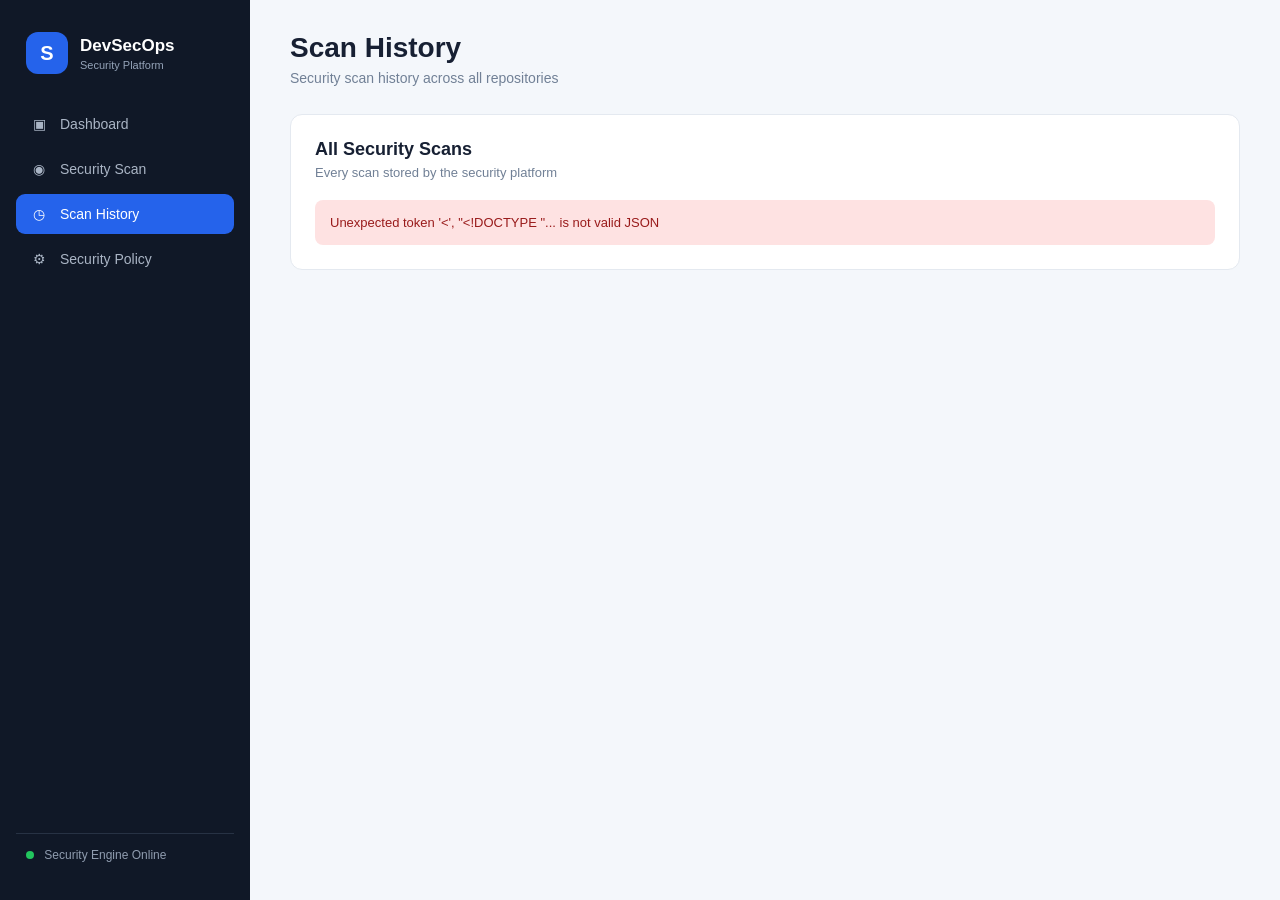
==== dashboard/history.html @ 78540468 "Add DevSecOps security platform" ====
<!DOCTYPE html>
<html lang="en">
<head>
    <meta charset="UTF-8">
    <meta name="viewport" content="width=device-width, initial-scale=1.0">
    <title>Scan History</title>
    <link rel="stylesheet" href="style.css">
</head>

<body data-page="history">

<div class="app">

    <aside class="sidebar">

        <div class="brand">
            <div class="brand-icon">S</div>
            <div>
                <h1>DevSecOps</h1>
                <span>Security Platform</span>
            </div>
        </div>

        <nav>
            <a href="/" class="nav-item">
                <span>▣</span>
                Dashboard
            </a>

            <a href="/dashboard/scan.html" class="nav-item">
                <span>◉</span>
                Security Scan
            </a>

            <a href="/dashboard/history.html" class="nav-item active">
                <span>◷</span>
                Scan History
            </a>

            <a href="/dashboard/policy.html" class="nav-item">
                <span>⚙</span>
                Security Policy
            </a>
        </nav>

        <div class="sidebar-footer">
            <span class="online-dot"></span>
            Security Engine Online
        </div>

    </aside>


    <main class="main">

        <header class="topbar">
            <div>
                <h2>Scan History</h2>
                <p>Security scan history across all repositories</p>
            </div>
        </header>


        <section class="content-section">

            <div class="section-header">
                <div>
                    <h3>All Security Scans</h3>
                    <p>Every scan stored by the security platform</p>
                </div>
            </div>

            <div id="history-container">
                <div class="loading">Loading scan history...</div>
            </div>

        </section>

    </main>

</div>

<script src="app.js"></script>
</body>
</html>
---- dashboard/style.css ----
* {
    box-sizing: border-box;
}

body {
    margin: 0;
    font-family:
        Inter,
        "Segoe UI",
        Arial,
        sans-serif;

    background: #f4f7fb;
    color: #172033;
}

button,
input,
select {
    font: inherit;
}

button {
    cursor: pointer;
}

button:disabled {
    opacity: 0.6;
    cursor: not-allowed;
}


/* =========================================================
   LAYOUT
========================================================= */

.app {
    min-height: 100vh;
    display: flex;
}

.sidebar {
    width: 250px;
    min-height: 100vh;

    background: #101827;
    color: white;

    padding: 24px 16px;

    display: flex;
    flex-direction: column;

    position: fixed;
    left: 0;
    top: 0;
    bottom: 0;
}

.main {
    margin-left: 250px;
    width: calc(100% - 250px);

    padding: 32px 40px;
}


/* =========================================================
   BRAND
========================================================= */

.brand {
    display: flex;
    align-items: center;
    gap: 12px;

    padding: 8px 10px 30px;
}

.brand-icon {
    width: 42px;
    height: 42px;

    border-radius: 12px;

    display: flex;
    align-items: center;
    justify-content: center;

    background: #2563eb;
    color: white;

    font-size: 20px;
    font-weight: 800;
}

.brand h1 {
    margin: 0;
    font-size: 17px;
}

.brand span {
    display: block;
    margin-top: 3px;

    font-size: 11px;
    color: #94a3b8;
}


/* =========================================================
   NAVIGATION
========================================================= */

nav {
    display: flex;
    flex-direction: column;
    gap: 5px;
}

.nav-item {
    text-decoration: none;
    color: #aab5c5;

    display: flex;
    align-items: center;
    gap: 12px;

    padding: 12px 14px;

    border-radius: 9px;

    font-size: 14px;
    font-weight: 500;

    transition: 0.2s;
}

.nav-item:hover {
    background: #1b2638;
    color: white;
}

.nav-item.active {
    background: #2563eb;
    color: white;
}

.nav-item span {
    width: 18px;
    text-align: center;
}


/* =========================================================
   SIDEBAR FOOTER
========================================================= */

.sidebar-footer {
    margin-top: auto;

    padding: 14px 10px;

    color: #8f9caf;
    font-size: 12px;

    border-top: 1px solid #273244;
}

.online-dot {
    width: 8px;
    height: 8px;

    display: inline-block;

    border-radius: 50%;
    background: #22c55e;

    margin-right: 7px;
}


/* =========================================================
   TOPBAR
========================================================= */

.topbar {
    display: flex;
    justify-content: space-between;
    align-items: center;

    margin-bottom: 28px;
}

.topbar h2 {
    margin: 0;

    font-size: 28px;
    font-weight: 700;
}

.topbar p {
    margin: 6px 0 0;

    color: #718096;
    font-size: 14px;
}


/* =========================================================
   BUTTONS
========================================================= */

.primary-button,
.secondary-button,
.small-button {
    border: none;
    border-radius: 8px;

    transition: 0.2s;
}

.primary-button {
    background: #2563eb;
    color: white;

    padding: 11px 18px;

    font-weight: 600;
}

.primary-button:hover {
    background: #1d4ed8;
}

.secondary-button {
    background: white;
    color: #334155;

    border: 1px solid #d9e0ea;

    padding: 10px 16px;

    font-weight: 600;
}

.secondary-button:hover {
    background: #f8fafc;
}

.small-button {
    background: #eff4ff;
    color: #2563eb;

    padding: 7px 12px;

    font-size: 12px;
    font-weight: 600;
}


/* =========================================================
   STATS
========================================================= */

.stats-grid {
    display: grid;

    grid-template-columns:
        repeat(4, minmax(0, 1fr));

    gap: 18px;

    margin-bottom: 25px;
}

.stat-card {
    background: white;

    border: 1px solid #e4e9f0;

    border-radius: 12px;

    padding: 20px;
}

.stat-label {
    color: #64748b;
    font-size: 13px;
}

.stat-value {
    margin-top: 10px;

    font-size: 30px;
    font-weight: 700;
}

.stat-description {
    margin-top: 5px;

    color: #94a3b8;
    font-size: 12px;
}

.success-text {
    color: #16a34a;
}

.danger-text {
    color: #dc2626;
}


/* =========================================================
   CONTENT
========================================================= */

.content-section {
    background: white;

    border: 1px solid #e4e9f0;

    border-radius: 12px;

    padding: 24px;

    margin-bottom: 24px;
}

.section-header {
    display: flex;
    justify-content: space-between;
    align-items: center;

    margin-bottom: 20px;
}

.section-header h3 {
    margin: 0;

    font-size: 18px;
}

.section-header p {
    margin: 5px 0 0;

    color: #718096;
    font-size: 13px;
}


/* =========================================================
   REPOSITORIES
========================================================= */

.repository-grid {
    display: grid;

    grid-template-columns:
        repeat(2, minmax(0, 1fr));

    gap: 18px;
}

.repository-card {
    border: 1px solid #e2e8f0;
    border-radius: 11px;

    padding: 20px;

    background: #fff;
}

.repository-header {
    display: flex;
    justify-content: space-between;
    gap: 15px;
}

.repository-header h3 {
    margin: 0 0 6px;

    font-size: 16px;
}

.repository-url {
    color: #64748b;

    font-size: 12px;

    text-decoration: none;

    word-break: break-all;
}

.repository-url:hover {
    color: #2563eb;
}

.repository-stats {
    display: grid;

    grid-template-columns:
        repeat(3, 1fr);

    gap: 10px;

    margin-top: 20px;
}

.repository-stats div {
    background: #f8fafc;

    padding: 12px;

    border-radius: 8px;
}

.repository-stats span {
    display: block;

    color: #64748b;
    font-size: 11px;
}

.repository-stats strong {
    display: block;

    margin-top: 5px;

    font-size: 18px;
}

.repository-footer {
    display: flex;
    justify-content: space-between;
    align-items: center;

    margin-top: 18px;

    padding-top: 15px;

    border-top: 1px solid #edf1f5;

    color: #94a3b8;

    font-size: 11px;
}


/* =========================================================
   STATUS
========================================================= */

.status-badge,
.severity-badge {
    display: inline-flex;
    align-items: center;

    border-radius: 999px;

    font-size: 11px;
    font-weight: 700;
}

.status-badge {
    padding: 6px 10px;
}

.status-badge.allow {
    background: #dcfce7;
    color: #15803d;
}

.status-badge.block {
    background: #fee2e2;
    color: #b91c1c;
}

.status-badge.unknown {
    background: #f1f5f9;
    color: #64748b;
}


/* =========================================================
   FINDINGS
========================================================= */

.findings-list {
    display: flex;
    flex-direction: column;
}

.finding-row {
    display: flex;
    justify-content: space-between;
    align-items: flex-start;

    gap: 20px;

    padding: 16px 0;

    border-bottom: 1px solid #edf1f5;
}

.finding-row:last-child {
    border-bottom: none;
}

.finding-row strong {
    display: block;

    font-size: 13px;
}

.finding-row span:not(.severity-badge) {
    display: block;

    margin-top: 5px;

    color: #64748b;

    font-size: 12px;
}

.finding-row p {
    margin: 7px 0 0;

    color: #475569;

    font-size: 12px;
}

.finding-row.clean {
    align-items: center;
}

.severity-badge {
    padding: 5px 9px;

    white-space: nowrap;
}

.severity-badge.critical {
    background: #7f1d1d;
    color: white;
}

.severity-badge.high {
    background: #fee2e2;
    color: #b91c1c;
}

.severity-badge.medium {
    background: #fef3c7;
    color: #92400e;
}

.severity-badge.low {
    background: #e0f2fe;
    color: #0369a1;
}

.severity-badge.unknown {
    background: #f1f5f9;
    color: #64748b;
}


/* =========================================================
   FORMS
========================================================= */

.scan-form {
    display: flex;
    gap: 10px;
}

.scan-form input,
.scan-form select {
    flex: 1;

    min-width: 0;

    padding: 12px 14px;

    border: 1px solid #d7dee8;
    border-radius: 8px;

    outline: none;

    background: white;
}

.scan-form input:focus,
.scan-form select:focus {
    border-color: #2563eb;
}


/* =========================================================
   RESULT
========================================================= */

.result-stats {
    display: grid;

    grid-template-columns:
        repeat(3, 1fr);

    gap: 15px;

    margin-bottom: 20px;
}

.result-stat {
    background: #f8fafc;

    padding: 20px;

    border-radius: 10px;
}

.result-stat span {
    color: #64748b;
    font-size: 12px;
}

.result-stat strong {
    display: block;

    margin-top: 7px;

    font-size: 27px;
}

.scanner-grid {
    display: grid;

    grid-template-columns:
        repeat(3, 1fr);

    gap: 15px;

    margin-bottom: 20px;
}

.scanner-card {
    padding: 18px;

    background: #f8fafc;

    border-radius: 9px;
}

.scanner-card span {
    color: #64748b;
    font-size: 12px;
}

.scanner-card strong {
    display: block;

    margin-top: 5px;

    font-size: 22px;
}

.severity-grid {
    display: grid;

    grid-template-columns:
        repeat(4, 1fr);

    gap: 12px;

    margin-bottom: 25px;
}

.severity-grid div {
    padding: 14px;

    background: #f8fafc;

    border-radius: 8px;
}

.severity-grid span {
    display: block;

    color: #64748b;
    font-size: 11px;
}

.severity-grid strong {
    display: block;

    margin-top: 5px;

    font-size: 20px;
}


/* =========================================================
   TABLE
========================================================= */

.table-wrapper {
    overflow-x: auto;
}

table {
    width: 100%;

    border-collapse: collapse;
}

th {
    text-align: left;

    padding: 13px 12px;

    background: #f8fafc;

    color: #64748b;

    font-size: 11px;

    text-transform: uppercase;
}

td {
    padding: 15px 12px;

    border-bottom: 1px solid #edf1f5;

    font-size: 13px;
}

.history-detail {
    margin-top: 25px;

    padding-top: 20px;

    border-top: 1px solid #e2e8f0;
}


/* =========================================================
   POLICY
========================================================= */

.policy-score {
    display: flex;
    align-items: center;
    gap: 15px;

    padding: 22px;

    background: #f8fafc;

    border-radius: 10px;

    margin-bottom: 20px;
}

.policy-icon {
    width: 45px;
    height: 45px;

    display: flex;
    align-items: center;
    justify-content: center;

    border-radius: 50%;

    background: #dcfce7;
    color: #15803d;

    font-size: 22px;
    font-weight: 700;
}

.policy-score span {
    display: block;

    color: #64748b;
    font-size: 12px;
}

.policy-score strong {
    display: block;

    margin-top: 4px;

    font-size: 22px;
}

.policy-grid {
    display: grid;

    grid-template-columns:
        repeat(4, 1fr);

    gap: 15px;
}

.policy-card {
    padding: 20px;

    border-radius: 10px;

    border: 1px solid #e2e8f0;
}

.policy-card.block {
    border-left: 4px solid #dc2626;
}

.policy-card.warning {
    border-left: 4px solid #f59e0b;
}

.policy-card.allow {
    border-left: 4px solid #16a34a;
}

.policy-level {
    color: #64748b;

    font-size: 11px;
    font-weight: 700;
}

.policy-card strong {
    display: block;

    margin-top: 7px;

    font-size: 20px;
}

.policy-card p {
    margin: 8px 0 0;

    color: #64748b;

    font-size: 12px;

    line-height: 1.5;
}

.policy-flow {
    margin-top: 25px;

    padding: 20px;

    background: #101827;
    color: white;

    border-radius: 10px;

    display: flex;
    align-items: center;
    justify-content: center;

    gap: 12px;

    font-size: 12px;

    flex-wrap: wrap;
}


/* =========================================================
   MESSAGES
========================================================= */

.message {
    padding: 12px 15px;

    margin-bottom: 15px;

    border-radius: 8px;

    font-size: 13px;
}

.message.success {
    background: #dcfce7;
    color: #166534;
}

.message.error {
    background: #fee2e2;
    color: #991b1b;
}

.message.info {
    background: #dbeafe;
    color: #1e40af;
}

.error-box {
    padding: 15px;

    background: #fee2e2;

    color: #991b1b;

    border-radius: 8px;

    font-size: 13px;
}

.loading {
    padding: 30px;

    text-align: center;

    color: #94a3b8;
}

.empty-state {
    padding: 35px;

    text-align: center;

    color: #64748b;
}

.empty-state h3 {
    margin: 0 0 7px;

    color: #334155;
}

.empty-state p {
    margin: 0;

    font-size: 13px;
}

.hidden {
    display: none !important;
}


/* =========================================================
   RESPONSIVE
========================================================= */

@media (max-width: 1100px) {

    .stats-grid {
        grid-template-columns:
            repeat(2, 1fr);
    }

    .repository-grid {
        grid-template-columns: 1fr;
    }

    .policy-grid {
        grid-template-columns:
            repeat(2, 1fr);
    }

}


@media (max-width: 800px) {

    .sidebar {
        width: 210px;
    }

    .main {
        margin-left: 210px;
        width: calc(100% - 210px);

        padding: 25px;
    }

    .scan-form {
        flex-direction: column;
    }

    .result-stats,
    .scanner-grid {
        grid-template-columns: 1fr;
    }

    .severity-grid {
        grid-template-columns:
            repeat(2, 1fr);
    }

}


@media (max-width: 600px) {

    .sidebar {
        position: static;

        width: 100%;
        min-height: auto;
    }

    .app {
        display: block;
    }

    .main {
        margin-left: 0;
        width: 100%;
    }

    .stats-grid {
        grid-template-columns: 1fr;
    }

    .policy-grid {
        grid-template-columns: 1fr;
    }

    .topbar {
        align-items: flex-start;
        gap: 15px;
        flex-direction: column;
    }

}
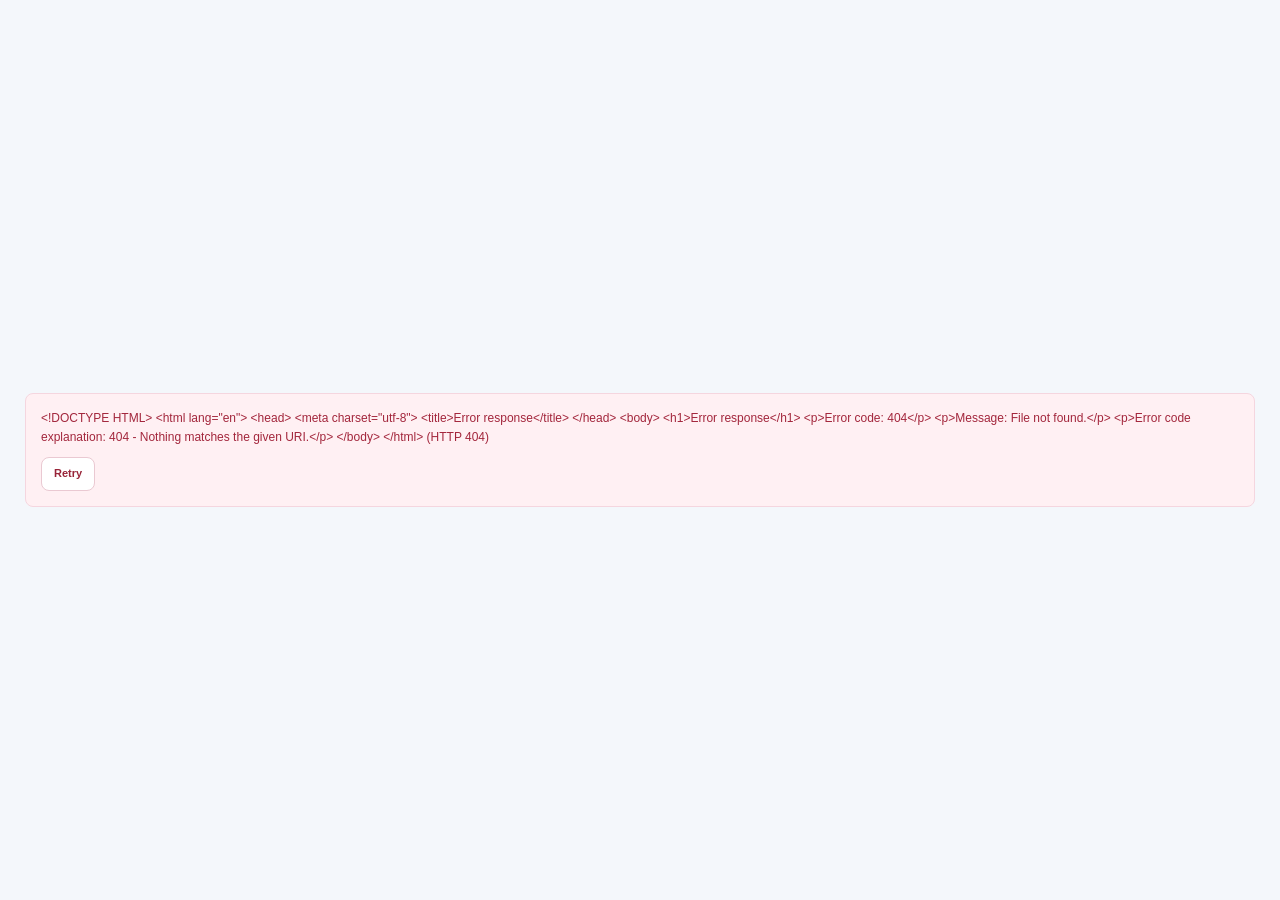
==== commit 7e0aedbd: "feat: add authentication and dashboard improvements" ====
--- a/dashboard/history.html
+++ b/dashboard/history.html
@@ -1,85 +1,106 @@
-<!DOCTYPE html>
+<!doctype html>
 <html lang="en">
-<head>
-    <meta charset="UTF-8">
-    <meta name="viewport" content="width=device-width, initial-scale=1.0">
-    <title>Scan History</title>
-    <link rel="stylesheet" href="style.css">
-</head>
-
-<body data-page="history">
-
-<div class="app">
-
-    <aside class="sidebar">
-
-        <div class="brand">
-            <div class="brand-icon">S</div>
+  <head>
+    <meta charset="UTF-8" />
+    <meta name="viewport" content="width=device-width, initial-scale=1" />
+    <meta name="color-scheme" content="light" />
+    <title>Scan History / DevSecOps</title>
+    <link rel="stylesheet" href="style.css" />
+    <script src="app.js" defer></script>
+  </head>
+  <body data-page="history">
+    <a class="skip-link" href="#main-content">Skip to content</a>
+    <div id="auth-check" class="auth-check" role="status">
+      Checking your session...
+    </div>
+    <div class="app" id="protected-app" hidden>
+      <div id="navigation-shell"></div>
+      <main class="main" id="main-content" tabindex="-1">
+        <header class="topbar">
+          <div class="page-title">
+            <button
+              type="button"
+              class="mobile-menu icon-button"
+              id="menu-toggle"
+              aria-label="Open navigation"
+              aria-controls="sidebar"
+              aria-expanded="false"
+            >
+              <svg
+                width="19"
+                height="19"
+                viewBox="0 0 24 24"
+                fill="none"
+                stroke="currentColor"
+                stroke-width="2"
+                aria-hidden="true"
+              >
+                <path d="M4 6h16M4 12h16M4 18h16" />
+              </svg>
+            </button>
             <div>
-                <h1>DevSecOps</h1>
-                <span>Security Platform</span>
+              <p class="eyebrow">DEVSECOPS / WORKSPACE</p>
+              <h1>Scan History</h1>
+              <p class="page-description">
+                Inspect past decisions and the evidence behind each security
+                gate.
+              </p>
             </div>
-        </div>
-
-        <nav>
-            <a href="/" class="nav-item">
-                <span>▣</span>
-                Dashboard
-            </a>
-
-            <a href="/dashboard/scan.html" class="nav-item">
-                <span>◉</span>
-                Security Scan
-            </a>
-
-            <a href="/dashboard/history.html" class="nav-item active">
-                <span>◷</span>
-                Scan History
-            </a>
-
-            <a href="/dashboard/policy.html" class="nav-item">
-                <span>⚙</span>
-                Security Policy
-            </a>
-        </nav>
-
-        <div class="sidebar-footer">
-            <span class="online-dot"></span>
-            Security Engine Online
-        </div>
-
-    </aside>
-
-
-    <main class="main">
-
-        <header class="topbar">
+          </div>
+          <div class="account-controls">
+            <div
+              class="account-avatar"
+              id="user-avatar"
+              aria-hidden="true"
+            ></div>
+            <div class="account-details">
+              <strong id="current-username"></strong
+              ><span id="current-role"></span>
+            </div>
+            <button
+              type="button"
+              class="secondary-button compact"
+              id="logout-button"
+            >
+              Log out
+            </button>
+          </div>
+        </header>
+        <div
+          id="global-message"
+          class="message-region"
+          aria-live="polite"
+        ></div>
+        <section class="content-section">
+          <div class="section-header">
             <div>
-                <h2>Scan History</h2>
-                <p>Security scan history across all repositories</p>
+              <h2>All security scans</h2>
+              <p>Recorded results, including repositories blocked by policy.</p>
             </div>
-        </header>
-
-
-        <section class="content-section">
-
-            <div class="section-header">
-                <div>
-                    <h3>All Security Scans</h3>
-                    <p>Every scan stored by the security platform</p>
-                </div>
-            </div>
-
-            <div id="history-container">
-                <div class="loading">Loading scan history...</div>
-            </div>
-
+            <button
+              type="button"
+              class="secondary-button"
+              data-action="reload-history"
+            >
+              Refresh
+            </button>
+          </div>
+          <div id="history-container">
+            <div class="loading">Loading scan history...</div>
+          </div>
         </section>
-
-    </main>
-
-</div>
-
-<script src="app.js"></script>
-</body>
-</html>+        <section
+          id="history-detail"
+          class="content-section"
+          hidden
+          tabindex="-1"
+          aria-label="Selected scan findings"
+        ></section>
+        <footer class="main-footer">
+          <span>DevSecOps Security Platform</span
+          ><span>Central security / Clear decisions</span>
+        </footer>
+      </main>
+    </div>
+  </body>
+</html>
--- a/dashboard/style.css
+++ b/dashboard/style.css
@@ -1,1036 +1,1547 @@
+﻿:root {
+  --navy: #111e35;
+  --navy-soft: #192b47;
+  --blue: #2563eb;
+  --blue-dark: #1d4ed8;
+  --ink: #172b48;
+  --muted: #60718a;
+  --line: #dfe6ef;
+  --surface: #f4f7fb;
+  --green: #146c43;
+  --red: #b42338;
+  --radius: 14px;
+}
 * {
-    box-sizing: border-box;
-}
-
+  box-sizing: border-box;
+}
 body {
-    margin: 0;
-    font-family:
-        Inter,
-        "Segoe UI",
-        Arial,
-        sans-serif;
-
-    background: #f4f7fb;
-    color: #172033;
-}
-
+  margin: 0;
+  background: var(--surface);
+  color: var(--ink);
+  font-family: Inter, "Segoe UI", Arial, sans-serif;
+  font-size: 14px;
+  line-height: 1.55;
+}
 button,
 input,
 select {
-    font: inherit;
-}
-
+  font: inherit;
+}
+a {
+  color: var(--blue);
+}
+button,
+a,
+input,
+select {
+  touch-action: manipulation;
+}
 button {
+  cursor: pointer;
+}
+button:disabled {
+  cursor: wait;
+  opacity: 0.6;
+}
+button,
+input,
+select {
+  min-height: 42px;
+}
+a,
+button,
+input,
+select {
+  outline-offset: 4px;
+}
+a:focus-visible,
+button:focus-visible,
+input:focus-visible,
+select:focus-visible {
+  outline: 3px solid #6b9fff;
+}
+button {
+  line-height: 1.3;
+}
+h1,
+h2,
+h3,
+p {
+  margin-top: 0;
+}
+h1,
+h2,
+h3 {
+  line-height: 1.25;
+}
+h1 {
+  font-size: 28px;
+  letter-spacing: -0.7px;
+  margin-bottom: 7px;
+}
+h2 {
+  font-size: 18px;
+  margin-bottom: 7px;
+  letter-spacing: -0.25px;
+}
+h3 {
+  font-size: 16px;
+  margin-bottom: 8px;
+}
+p {
+  margin-bottom: 12px;
+}
+strong {
+  font-weight: 650;
+}
+input,
+select {
+  width: 100%;
+  min-width: 0;
+  background: #fff;
+  border: 1px solid #c9d4e3;
+  border-radius: 8px;
+  padding: 11px 12px;
+  color: var(--ink);
+}
+input::placeholder {
+  color: #7d8ca0;
+}
+input:focus,
+select:focus {
+  border-color: var(--blue);
+}
+label {
+  display: block;
+  font-size: 13px;
+  font-weight: 600;
+  margin-bottom: 7px;
+}
+input:disabled,
+select:disabled {
+  background: #f1f4f8;
+  color: var(--muted);
+}
+[hidden],
+.hidden {
+  display: none !important;
+}
+.skip-link {
+  position: fixed;
+  z-index: 100;
+  left: 12px;
+  top: -80px;
+  background: #fff;
+  padding: 14px;
+  box-shadow: 0 2px 14px #0003;
+  border-radius: 8px;
+}
+.skip-link:focus {
+  top: 12px;
+}
+.auth-check {
+  min-height: 100vh;
+  display: flex;
+  flex-direction: column;
+  gap: 18px;
+  align-items: center;
+  justify-content: center;
+  padding: 25px;
+  color: var(--muted);
+}
+.app {
+  min-height: 100vh;
+}
+.sidebar {
+  width: 252px;
+  background: var(--navy);
+  color: #fff;
+  position: fixed;
+  inset: 0 auto 0 0;
+  padding: 30px 19px;
+  display: flex;
+  flex-direction: column;
+  z-index: 30;
+}
+.brand {
+  display: flex;
+  gap: 12px;
+  align-items: center;
+  text-decoration: none;
+  color: #fff;
+  padding: 0 11px;
+}
+.brand-icon {
+  height: 42px;
+  width: 42px;
+  flex-shrink: 0;
+  display: grid;
+  place-items: center;
+  background: var(--blue);
+  color: #fff;
+  border: 1px solid #5d8dff;
+  border-radius: 12px;
+  font-weight: 800;
+  font-size: 23px;
+}
+.brand strong {
+  display: block;
+  font-size: 18px;
+  line-height: 1.25;
+}
+.brand small {
+  display: block;
+  color: #a8b8d0;
+  font-size: 11px;
+  margin-top: 5px;
+  letter-spacing: 0.65px;
+}
+.nav-caption {
+  font-size: 10px;
+  color: #a8b8d0;
+  letter-spacing: 1.8px;
+  font-weight: 650;
+  margin: 43px 13px 12px;
+}
+.sidebar nav {
+  display: flex;
+  flex-direction: column;
+  gap: 6px;
+}
+.nav-item {
+  display: flex;
+  gap: 13px;
+  align-items: center;
+  text-decoration: none;
+  color: #bcc9dc;
+  border-radius: 9px;
+  padding: 12px 13px;
+  font-size: 13px;
+  min-height: 46px;
+}
+.nav-item:hover {
+  background: var(--navy-soft);
+  color: #fff;
+}
+.nav-item.active {
+  background: #244574;
+  color: #fff;
+  box-shadow: inset 3px 0 #6c9bff;
+}
+.nav-icon {
+  width: 19px;
+  height: 19px;
+  flex-shrink: 0;
+}
+.sidebar-footer {
+  margin-top: auto;
+  border-top: 1px solid #314059;
+  padding: 23px 11px 0;
+  font-size: 11px;
+  color: #adbed7;
+}
+.health-dot {
+  display: inline-block;
+  width: 7px;
+  height: 7px;
+  background: #94a3b8;
+  border-radius: 50%;
+  margin-right: 8px;
+}
+.health-dot.online {
+  background: #5bddb0;
+}
+.health-dot.offline {
+  background: #fc8897;
+}
+.sidebar-footer p {
+  margin: 9px 0 0;
+  font-size: 10px;
+  color: #8297b4;
+}
+.main {
+  margin-left: 252px;
+  padding: 30px 38px 20px;
+  max-width: 1900px;
+  min-width: 0;
+}
+.topbar {
+  display: flex;
+  justify-content: space-between;
+  align-items: center;
+  gap: 24px;
+  margin-bottom: 30px;
+  padding-bottom: 25px;
+  border-bottom: 1px solid var(--line);
+}
+.page-title {
+  display: flex;
+  gap: 12px;
+  align-items: center;
+}
+.eyebrow {
+  display: block;
+  font-size: 10px;
+  font-weight: 700;
+  letter-spacing: 1.6px;
+  color: var(--muted);
+  margin-bottom: 10px;
+}
+.page-description {
+  font-size: 13px;
+  color: var(--muted);
+  margin-bottom: 0;
+  max-width: 650px;
+}
+.account-controls {
+  display: flex;
+  align-items: center;
+  gap: 10px;
+  flex-shrink: 0;
+}
+.account-avatar {
+  background: #e0e9fa;
+  color: #2754a3;
+  border-radius: 50%;
+  height: 35px;
+  width: 35px;
+  display: grid;
+  place-items: center;
+  font-size: 13px;
+  font-weight: 700;
+}
+.account-details {
+  min-width: 75px;
+  max-width: 160px;
+}
+.account-details strong {
+  display: block;
+  font-size: 12px;
+  overflow-wrap: anywhere;
+}
+.account-details span {
+  display: block;
+  color: var(--muted);
+  font-size: 10px;
+}
+.icon-button {
+  border: 1px solid var(--line);
+  border-radius: 8px;
+  background: #fff;
+  color: var(--ink);
+  padding: 8px 12px;
+  min-width: 42px;
+}
+.mobile-menu {
+  display: none;
+}
+.nav-overlay {
+  display: none;
+}
+.main-footer {
+  display: flex;
+  justify-content: space-between;
+  gap: 12px;
+  font-size: 10px;
+  color: var(--muted);
+  border-top: 1px solid var(--line);
+  padding: 22px 0 8px;
+  margin-top: 8px;
+}
+.primary-button,
+.secondary-button,
+.small-button,
+.danger-button {
+  display: inline-flex;
+  align-items: center;
+  justify-content: center;
+  gap: 8px;
+  border-radius: 8px;
+  padding: 11px 16px;
+  font-weight: 600;
+  text-decoration: none;
+  white-space: nowrap;
+  border: 1px solid transparent;
+  font-size: 12px;
+}
+.primary-button {
+  background: var(--blue);
+  color: #fff;
+}
+.primary-button:hover {
+  background: var(--blue-dark);
+}
+.secondary-button {
+  background: #fff;
+  color: var(--ink);
+  border-color: #cdd8e7;
+}
+.secondary-button:hover {
+  background: #f3f6fb;
+}
+.small-button {
+  min-height: 34px;
+  padding: 7px 12px;
+  color: #1d4ed8;
+  background: #edf3ff;
+  border-color: #dfe8fb;
+  font-size: 11px;
+}
+.small-button:hover {
+  background: #dfebff;
+}
+.danger-button {
+  color: var(--red);
+  background: #fff;
+  border-color: #f1ced6;
+  padding: 7px 10px;
+  min-height: 34px;
+  font-size: 11px;
+}
+.danger-button:hover {
+  background: #fff1f4;
+}
+.compact {
+  min-height: 34px;
+  padding: 7px 12px;
+  font-size: 11px;
+}
+.full-width {
+  width: 100%;
+}
+.text-link {
+  font-size: 12px;
+  text-decoration: none;
+  font-weight: 600;
+}
+.text-link:hover {
+  text-decoration: underline;
+}
+.actions {
+  display: flex;
+  gap: 9px;
+  flex-wrap: wrap;
+}
+.overview-banner {
+  background: linear-gradient(115deg, #192e50, #223c64);
+  color: #fff;
+  border-radius: var(--radius);
+  padding: 26px 30px;
+  display: flex;
+  align-items: center;
+  justify-content: space-between;
+  gap: 25px;
+  margin-bottom: 23px;
+}
+.overview-banner .eyebrow {
+  color: #a3bdf1;
+}
+.overview-banner h2 {
+  font-size: 23px;
+  margin-bottom: 8px;
+}
+.overview-banner p {
+  font-size: 12px;
+  color: #becee4;
+  margin: 0;
+}
+.overview-banner .primary-button {
+  flex-shrink: 0;
+  background: #fff;
+  color: #254b86;
+}
+.overview-banner .primary-button:hover {
+  background: #e8f0ff;
+}
+.stats-grid {
+  display: grid;
+  grid-template-columns: repeat(4, minmax(0, 1fr));
+  gap: 16px;
+  margin-bottom: 25px;
+}
+.stat-card {
+  background: #fff;
+  border: 1px solid var(--line);
+  border-radius: var(--radius);
+  padding: 20px 23px;
+  display: flex;
+  flex-direction: column;
+}
+.stat-label {
+  font-size: 12px;
+  color: var(--muted);
+}
+.stat-value {
+  font-size: 32px;
+  line-height: 1.2;
+  letter-spacing: -0.75px;
+  margin: 10px 0 8px;
+}
+.stat-description {
+  font-size: 10px;
+  color: var(--muted);
+}
+.success-text {
+  color: var(--green);
+}
+.danger-text {
+  color: var(--red);
+}
+.content-section {
+  padding: 25px;
+  background: #fff;
+  border: 1px solid var(--line);
+  border-radius: var(--radius);
+  margin-bottom: 23px;
+  min-width: 0;
+}
+.section-header {
+  display: flex;
+  justify-content: space-between;
+  align-items: center;
+  gap: 20px;
+  margin-bottom: 22px;
+}
+.section-header h2 {
+  font-size: 17px;
+  margin-bottom: 5px;
+}
+.section-header p {
+  font-size: 12px;
+  color: var(--muted);
+  margin: 0;
+}
+.section-header .eyebrow {
+  margin-bottom: 8px;
+}
+.two-column {
+  display: grid;
+  grid-template-columns: repeat(2, minmax(0, 1fr));
+  gap: 22px;
+}
+.repository-grid {
+  display: grid;
+  grid-template-columns: repeat(2, minmax(0, 1fr));
+  gap: 16px;
+}
+.repository-card {
+  border: 1px solid var(--line);
+  border-radius: 11px;
+  padding: 19px;
+  min-width: 0;
+}
+.repository-header {
+  display: flex;
+  justify-content: space-between;
+  align-items: start;
+  gap: 12px;
+}
+.repository-header > div {
+  min-width: 0;
+}
+.repository-header h3 {
+  font-size: 14px;
+  margin-bottom: 6px;
+  overflow-wrap: anywhere;
+}
+.repository-url {
+  color: var(--muted);
+  font-size: 10px;
+  text-decoration: none;
+  overflow-wrap: anywhere;
+}
+.repository-url:hover {
+  color: var(--blue);
+  text-decoration: underline;
+}
+.repository-stats {
+  display: grid;
+  grid-template-columns: repeat(3, minmax(0, 1fr));
+  gap: 7px;
+  margin: 18px 0 15px;
+}
+.repository-stats div {
+  background: #f5f8fc;
+  border-radius: 7px;
+  padding: 10px;
+}
+.repository-stats span {
+  display: block;
+  color: var(--muted);
+  font-size: 10px;
+}
+.repository-stats strong {
+  display: block;
+  margin-top: 4px;
+  font-size: 17px;
+}
+.repository-reason {
+  font-size: 11px;
+  color: var(--muted);
+  overflow-wrap: anywhere;
+  margin: 0 0 13px;
+}
+.repository-footer {
+  border-top: 1px solid var(--line);
+  padding-top: 13px;
+  display: flex;
+  justify-content: space-between;
+  align-items: center;
+  gap: 10px;
+  flex-wrap: wrap;
+}
+.repository-footer > span {
+  font-size: 10px;
+  color: var(--muted);
+}
+.status-badge,
+.severity-badge {
+  display: inline-flex;
+  align-items: center;
+  justify-content: center;
+  padding: 5px 9px;
+  line-height: 1.4;
+  white-space: nowrap;
+  border-radius: 6px;
+  font-size: 10px;
+  font-weight: 750;
+  letter-spacing: 0.25px;
+  flex-shrink: 0;
+}
+.status-badge.allow {
+  background: #e8f6ef;
+  color: #116941;
+}
+.status-badge.block {
+  background: #fdeef1;
+  color: #ae263e;
+}
+.status-badge.unknown,
+.severity-badge.unknown {
+  background: #edf1f7;
+  color: #50627b;
+}
+.severity-badge.critical {
+  background: #882340;
+  color: #fff;
+}
+.severity-badge.high {
+  background: #fdeef1;
+  color: #ae263e;
+}
+.severity-badge.medium {
+  background: #fff5dc;
+  color: #8a5b09;
+}
+.severity-badge.low {
+  background: #e8f2fd;
+  color: #226195;
+}
+.finding-row {
+  display: flex;
+  justify-content: space-between;
+  align-items: flex-start;
+  gap: 18px;
+  padding: 16px 0;
+  border-bottom: 1px solid #e7edf4;
+  overflow-wrap: anywhere;
+}
+.finding-row:last-child {
+  border-bottom: 0;
+}
+.finding-row > div {
+  min-width: 0;
+}
+.finding-row strong {
+  display: block;
+  font-size: 12px;
+}
+.finding-row .finding-meta {
+  display: block;
+  color: var(--muted);
+  font-size: 10px;
+  margin-top: 5px;
+}
+.finding-row p {
+  font-size: 11px;
+  color: #41556e;
+  margin: 7px 0 0;
+}
+.finding-group {
+  border-bottom: 1px solid var(--line);
+  padding: 5px 0 18px;
+  margin-bottom: 18px;
+}
+.finding-group:last-child {
+  border-bottom: 0;
+  margin-bottom: 0;
+  padding-bottom: 0;
+}
+.finding-group h3 {
+  display: flex;
+  justify-content: space-between;
+  gap: 12px;
+  font-size: 12px;
+  overflow-wrap: anywhere;
+}
+.finding-group h3 a {
+  font-size: 10px;
+  flex-shrink: 0;
+}
+.no-findings {
+  font-size: 12px;
+  color: var(--green);
+  padding: 13px 0;
+}
+.inline-form {
+  display: flex;
+  align-items: center;
+  gap: 10px;
+}
+.inline-form input,
+.inline-form select {
+  flex: 1;
+}
+.form-field {
+  margin-bottom: 18px;
+  min-width: 0;
+}
+.field-hint {
+  display: block;
+  font-size: 10px;
+  color: var(--muted);
+  margin-top: 6px;
+}
+.tool-label {
+  font-size: 11px;
+  color: var(--muted);
+  white-space: nowrap;
+}
+.result-stats,
+.scanner-grid,
+.severity-grid {
+  display: grid;
+  gap: 12px;
+  margin-bottom: 18px;
+}
+.result-stats,
+.scanner-grid {
+  grid-template-columns: repeat(3, minmax(0, 1fr));
+}
+.severity-grid {
+  grid-template-columns: repeat(5, minmax(0, 1fr));
+}
+.result-stat,
+.scanner-card,
+.severity-grid > div {
+  background: #f5f8fc;
+  border-radius: 8px;
+  padding: 14px;
+}
+.result-stat span,
+.scanner-card span,
+.severity-grid span {
+  display: block;
+  font-size: 10px;
+  color: var(--muted);
+}
+.result-stat strong {
+  font-size: 25px;
+  display: block;
+  margin-top: 5px;
+}
+.scanner-card strong,
+.severity-grid strong {
+  font-size: 18px;
+  display: block;
+  margin-top: 4px;
+}
+.result-detail {
+  padding-top: 18px;
+}
+.result-detail + .result-detail {
+  margin-top: 22px;
+  border-top: 1px solid var(--line);
+}
+.result-detail > h3 {
+  font-size: 13px;
+  margin-bottom: 12px;
+}
+.result-heading {
+  display: flex;
+  justify-content: space-between;
+  gap: 12px;
+  align-items: start;
+  margin-bottom: 18px;
+}
+.result-heading h3 {
+  font-size: 16px;
+  overflow-wrap: anywhere;
+}
+.result-heading p {
+  font-size: 11px;
+  color: var(--muted);
+  margin-bottom: 5px;
+}
+.result-reason {
+  font-size: 12px;
+  background: #f5f8fc;
+  padding: 12px 14px;
+  border-radius: 8px;
+  margin-bottom: 18px;
+  overflow-wrap: anywhere;
+}
+.bulk-summary {
+  display: flex;
+  gap: 20px;
+  flex-wrap: wrap;
+  padding: 12px 0 18px;
+  font-size: 12px;
+}
+.bulk-summary strong {
+  font-size: 18px;
+  display: block;
+}
+.bulk-failure {
+  padding: 16px;
+  margin-top: 15px;
+  border: 1px solid #f4d1d9;
+  border-radius: 10px;
+  background: #fff7f9;
+}
+.bulk-failure h3 {
+  font-size: 13px;
+}
+.bulk-failure p {
+  font-size: 12px;
+  color: var(--red);
+  overflow-wrap: anywhere;
+  margin: 0;
+}
+.table-wrapper {
+  overflow: auto;
+  border: 1px solid var(--line);
+  border-radius: 9px;
+}
+table {
+  width: 100%;
+  border-collapse: collapse;
+  text-align: left;
+  font-size: 11px;
+}
+th {
+  font-weight: 650;
+  color: #5c6e86;
+  background: #f5f8fc;
+  font-size: 10px;
+  letter-spacing: 0.3px;
+  padding: 13px 14px;
+  white-space: nowrap;
+}
+td {
+  padding: 15px 14px;
+  border-top: 1px solid var(--line);
+  vertical-align: middle;
+}
+td strong {
+  font-size: 12px;
+}
+td .cell-subtext {
+  display: block;
+  color: var(--muted);
+  margin-top: 4px;
+  font-size: 10px;
+}
+td .reason-cell {
+  max-width: 240px;
+  display: block;
+  overflow-wrap: anywhere;
+}
+.history-table {
+  min-width: 800px;
+}
+.user-table {
+  min-width: 780px;
+}
+.audit-table {
+  min-width: 700px;
+}
+.create-user-grid {
+  display: grid;
+  grid-template-columns: 1fr 1.4fr 0.8fr auto;
+  gap: 15px;
+  align-items: start;
+}
+.create-user-grid .primary-button {
+  margin-top: 27px;
+}
+.create-user-grid .form-field {
+  margin: 0;
+}
+.user-access-controls {
+  display: flex;
+  align-items: center;
+  gap: 8px;
+}
+.user-access-controls select {
+  min-width: 112px;
+  width: 112px;
+  min-height: 34px;
+  padding: 6px 9px;
+  font-size: 11px;
+}
+.you-label {
+  color: var(--muted);
+  font-size: 10px;
+  margin-left: 6px;
+}
+.policy-summary {
+  display: flex;
+  align-items: center;
+  gap: 32px;
+  background: #edf3ff;
+  border: 1px solid #d9e6fd;
+  padding: 24px;
+  border-radius: 10px;
+  margin-bottom: 24px;
+}
+.policy-number {
+  flex-shrink: 0;
+}
+.policy-number > span {
+  font-size: 10px;
+  color: #516ca0;
+  display: block;
+}
+.policy-number > strong {
+  display: block;
+  font-size: 35px;
+  color: #214c97;
+  line-height: 1.3;
+}
+.policy-number > strong > span {
+  font-size: 16px;
+}
+.policy-summary > p {
+  color: #31537e;
+  font-size: 12px;
+  margin: 0;
+  max-width: 660px;
+}
+.policy-grid {
+  display: grid;
+  grid-template-columns: repeat(4, minmax(0, 1fr));
+  gap: 15px;
+}
+.policy-card {
+  border: 1px solid var(--line);
+  border-radius: 9px;
+  padding: 18px;
+}
+.policy-card h3 {
+  font-size: 13px;
+  margin: 14px 0 8px;
+}
+.policy-card p {
+  font-size: 11px;
+  color: var(--muted);
+  margin: 0;
+}
+.policy-card .policy-action {
+  margin-top: 10px;
+  padding-top: 9px;
+  border-top: 1px solid var(--line);
+  font-size: 10px;
+}
+.score-formula {
+  background: #f3f7fe;
+  padding: 15px;
+  border-radius: 8px;
+  font-size: 13px;
+  margin-bottom: 17px;
+}
+.grade-scale {
+  display: flex;
+  gap: 7px;
+  margin-top: 18px;
+}
+.grade-scale > span {
+  flex: 1;
+  text-align: center;
+  background: #f5f8fc;
+  border-radius: 7px;
+  padding: 12px 3px;
+  font-size: 10px;
+  color: var(--muted);
+}
+.grade-scale b {
+  display: block;
+  font-size: 18px;
+  color: var(--ink);
+  margin-bottom: 5px;
+}
+.process-list {
+  padding-left: 22px;
+  margin-bottom: 20px;
+}
+.process-list li {
+  padding: 6px 0;
+  font-size: 12px;
+  color: #4f637d;
+}
+.muted {
+  color: var(--muted);
+  font-size: 12px;
+}
+.message-region:empty {
+  display: none;
+}
+.message {
+  padding: 13px 15px;
+  border-radius: 8px;
+  font-size: 12px;
+  margin: 15px 0;
+  overflow-wrap: anywhere;
+}
+.message:first-child {
+  margin-top: 0;
+}
+.message.success {
+  background: #eaf7f0;
+  color: #12663f;
+  border: 1px solid #d1ecde;
+}
+.message.error {
+  background: #fff0f3;
+  color: #a3263c;
+  border: 1px solid #f5d6df;
+}
+.message.info {
+  background: #edf3ff;
+  color: #264c94;
+  border: 1px solid #dce7fb;
+}
+.message.warning {
+  background: #fff6e2;
+  color: #805614;
+  border: 1px solid #f4e4c1;
+}
+.error-box {
+  background: #fff0f3;
+  border: 1px solid #f5d6df;
+  color: #a3263c;
+  border-radius: 8px;
+  padding: 15px;
+  font-size: 12px;
+  overflow-wrap: anywhere;
+}
+.error-box p {
+  margin: 0 0 10px;
+}
+.error-box .small-button {
+  color: #982438;
+  border-color: #eac9d2;
+  background: #fff;
+}
+.loading {
+  padding: 34px;
+  text-align: center;
+  font-size: 12px;
+  color: var(--muted);
+}
+.loading:before {
+  content: "";
+  display: inline-block;
+  vertical-align: middle;
+  width: 14px;
+  height: 14px;
+  border: 2px solid #dce5f4;
+  border-top-color: var(--blue);
+  border-radius: 50%;
+  margin-right: 10px;
+  animation: spin 1s linear infinite;
+}
+.empty-state {
+  padding: 34px;
+  text-align: center;
+  grid-column: 1/-1;
+  color: var(--muted);
+}
+.empty-state h3 {
+  font-size: 14px;
+  color: #425571;
+}
+.empty-state p {
+  font-size: 12px;
+  margin: 0;
+}
+.repository-grid > .loading,
+.repository-grid > .error-box {
+  grid-column: 1/-1;
+}
+.login-page {
+  background: #fff;
+}
+.login-layout {
+  min-height: 100vh;
+  display: grid;
+  grid-template-columns: 1.05fr 1fr;
+}
+.login-story {
+  position: relative;
+  overflow: hidden;
+  background: linear-gradient(145deg, #13233c, #1c385e);
+  color: #fff;
+  padding: 42px 48px;
+  display: flex;
+  flex-direction: column;
+}
+.login-story:after {
+  content: "";
+  position: absolute;
+  width: 650px;
+  height: 650px;
+  border: 1px solid #ffffff10;
+  border-radius: 50%;
+  right: -250px;
+  bottom: -200px;
+  box-shadow:
+    0 0 0 80px #ffffff03,
+    0 0 0 160px #ffffff03;
+  pointer-events: none;
+}
+.login-story .brand {
+  padding: 0;
+  position: relative;
+  z-index: 1;
+}
+.story-content {
+  margin: auto 0;
+  position: relative;
+  z-index: 1;
+  padding: 80px 0;
+  max-width: 440px;
+}
+.story-content .eyebrow {
+  color: #acc4ed;
+  font-size: 11px;
+}
+.story-content h1 {
+  font-size: 42px;
+  letter-spacing: -1.2px;
+  line-height: 1.2;
+  margin: 21px 0;
+}
+.story-content p {
+  font-size: 14px;
+  line-height: 1.9;
+  color: #b8cce7;
+  max-width: 385px;
+}
+.story-tools {
+  display: flex;
+  gap: 10px;
+  flex-wrap: wrap;
+  margin-top: 28px;
+}
+.story-tools span {
+  border: 1px solid #55729770;
+  background: #29446370;
+  border-radius: 6px;
+  padding: 7px 13px;
+  font-size: 11px;
+  color: #c8d8ee;
+}
+.story-footer {
+  color: #92acd0;
+  font-size: 11px;
+  position: relative;
+  z-index: 1;
+  margin: 0;
+}
+.login-panel {
+  display: grid;
+  place-items: center;
+  padding: 50px;
+}
+.login-card {
+  width: 100%;
+  max-width: 360px;
+}
+.login-card h2 {
+  font-size: 27px;
+  letter-spacing: -0.75px;
+  margin: 12px 0;
+}
+.login-card > .muted {
+  margin-bottom: 32px;
+}
+.login-card .eyebrow {
+  color: #3565b3;
+}
+.login-card .form-field {
+  margin-bottom: 23px;
+}
+.login-card input {
+  min-height: 46px;
+}
+.login-card .primary-button {
+  min-height: 46px;
+  margin-top: 3px;
+  justify-content: space-between;
+  padding: 12px 17px;
+  font-size: 13px;
+}
+.login-help {
+  font-size: 11px;
+  line-height: 1.8;
+  color: var(--muted);
+  margin: 23px 0 34px;
+}
+.login-health {
+  border-top: 1px solid var(--line);
+  padding-top: 20px;
+  color: var(--muted);
+  font-size: 10px;
+}
+.login-health .health-dot.online {
+  background: #19a47b;
+}
+.mobile-login-brand {
+  display: none;
+}
+.login-card .message {
+  margin-bottom: 20px;
+}
+@keyframes spin {
+  to {
+    transform: rotate(360deg);
+  }
+}
+@media (prefers-reduced-motion: reduce) {
+  .loading:before {
+    animation: none;
+  }
+  * {
+    scroll-behavior: auto !important;
+  }
+}
+@media (min-width: 1600px) {
+  .main {
+    padding: 35px 55px;
+  }
+}
+@media (max-width: 1180px) {
+  .sidebar {
+    width: 225px;
+  }
+  .main {
+    margin-left: 225px;
+    padding: 25px;
+  }
+  .topbar {
+    align-items: start;
+    gap: 16px;
+  }
+  .account-avatar {
+    display: none;
+  }
+  .account-details {
+    min-width: 55px;
+    max-width: 115px;
+  }
+  .page-description {
+    max-width: 400px;
+  }
+  .policy-grid {
+    grid-template-columns: repeat(2, minmax(0, 1fr));
+  }
+  .create-user-grid {
+    grid-template-columns: 1fr 1.2fr;
+  }
+  .create-user-grid .primary-button {
+    margin-top: 27px;
+    align-self: start;
+  }
+  .repository-grid {
+    grid-template-columns: 1fr;
+  }
+  .stat-card {
+    padding: 17px;
+  }
+  .stat-description {
+    font-size: 9px;
+  }
+  .two-column {
+    grid-template-columns: 1fr;
+  }
+  .login-story {
+    padding: 35px;
+  }
+  .story-content h1 {
+    font-size: 36px;
+  }
+}
+@media (max-width: 900px) {
+  .main {
+    padding: 23px;
+    margin-left: 0;
+  }
+  .sidebar {
+    transform: translateX(-100%);
+    transition: transform 0.18s ease;
+    width: 252px;
+  }
+  .sidebar.open {
+    transform: translateX(0);
+  }
+  .sidebar.open + .nav-overlay {
+    display: block;
+    position: fixed;
+    inset: 0;
+    background: #101f3f77;
+    border: 0;
+    z-index: 20;
     cursor: pointer;
-}
-
-button:disabled {
-    opacity: 0.6;
-    cursor: not-allowed;
-}
-
-
-/* =========================================================
-   LAYOUT
-========================================================= */
-
-.app {
+  }
+  .mobile-menu {
+    display: inline-flex;
+    align-items: center;
+    justify-content: center;
+  }
+  .page-title {
+    align-items: start;
+  }
+  .page-title .eyebrow {
+    font-size: 9px;
+  }
+  .page-title h1 {
+    font-size: 24px;
+  }
+  .account-details {
+    max-width: 100px;
+  }
+  .overview-banner {
+    padding: 22px;
+  }
+  .create-user-grid {
+    grid-template-columns: 1fr 1.4fr 0.8fr;
+  }
+  .create-user-grid .primary-button {
+    margin-top: 0;
+    grid-column: 1/-1;
+    justify-self: start;
+  }
+  .stats-grid {
+    gap: 12px;
+  }
+  .login-story {
+    padding: 28px;
+  }
+  .story-content h1 {
+    font-size: 31px;
+  }
+  .login-panel {
+    padding: 30px;
+  }
+  .topbar {
+    margin-bottom: 23px;
+  }
+}
+@media (max-width: 650px) {
+  .main {
+    padding: 18px 15px;
+  }
+  .topbar {
+    flex-wrap: wrap;
+    padding-bottom: 18px;
+    gap: 17px;
+  }
+  .page-title {
+    width: 100%;
+  }
+  .account-controls {
+    margin-left: 54px;
+  }
+  .account-avatar {
+    display: grid;
+    width: 28px;
+    height: 28px;
+    font-size: 11px;
+  }
+  .account-details {
+    max-width: 150px;
+    min-width: 110px;
+  }
+  .overview-banner {
+    align-items: start;
+    flex-direction: column;
+    gap: 18px;
+    padding: 23px;
+  }
+  .overview-banner h2 {
+    font-size: 21px;
+  }
+  .stats-grid {
+    grid-template-columns: repeat(2, minmax(0, 1fr));
+    gap: 10px;
+    margin-bottom: 19px;
+  }
+  .stat-value {
+    font-size: 28px;
+  }
+  .stat-card {
+    padding: 16px;
+  }
+  .stat-description {
+    font-size: 9px;
+  }
+  .content-section {
+    padding: 20px 17px;
+    margin-bottom: 19px;
+  }
+  .section-header {
+    align-items: start;
+    flex-direction: column;
+    gap: 14px;
+    margin-bottom: 19px;
+  }
+  .section-header .actions {
+    width: 100%;
+  }
+  .section-header .actions button {
+    flex: 1;
+  }
+  .repository-card {
+    padding: 15px;
+  }
+  .repository-header h3 {
+    font-size: 13px;
+  }
+  .repository-stats strong {
+    font-size: 15px;
+  }
+  .inline-form {
+    flex-direction: column;
+    align-items: stretch;
+    gap: 10px;
+  }
+  .inline-form button {
+    width: 100%;
+  }
+  .tool-label {
+    font-size: 10px;
+  }
+  .severity-grid {
+    grid-template-columns: repeat(3, minmax(0, 1fr));
+    gap: 8px;
+  }
+  .result-stats,
+  .scanner-grid {
+    gap: 8px;
+  }
+  .result-stat,
+  .scanner-card,
+  .severity-grid > div {
+    padding: 11px;
+  }
+  .result-stat strong {
+    font-size: 22px;
+  }
+  .result-heading {
+    flex-wrap: wrap;
+  }
+  .policy-summary {
+    flex-direction: column;
+    align-items: start;
+    gap: 15px;
+    padding: 20px;
+  }
+  .policy-grid {
+    gap: 10px;
+  }
+  .policy-card {
+    padding: 14px;
+  }
+  .policy-card h3 {
+    font-size: 12px;
+  }
+  .policy-card p {
+    font-size: 10px;
+  }
+  .create-user-grid {
+    grid-template-columns: 1fr;
+  }
+  .create-user-grid .primary-button {
+    width: 100%;
+    justify-self: stretch;
+  }
+  .main-footer {
+    flex-direction: column;
+    gap: 6px;
+  }
+  .bulk-summary {
+    gap: 18px;
+  }
+  .login-layout {
+    display: block;
     min-height: 100vh;
-    display: flex;
-}
-
-.sidebar {
-    width: 250px;
+  }
+  .login-story {
+    display: none;
+  }
+  .login-panel {
     min-height: 100vh;
-
-    background: #101827;
-    color: white;
-
-    padding: 24px 16px;
-
-    display: flex;
-    flex-direction: column;
-
-    position: fixed;
-    left: 0;
-    top: 0;
-    bottom: 0;
-}
-
-.main {
-    margin-left: 250px;
-    width: calc(100% - 250px);
-
-    padding: 32px 40px;
-}
-
-
-/* =========================================================
-   BRAND
-========================================================= */
-
-.brand {
+    padding: 32px 24px;
+  }
+  .mobile-login-brand {
     display: flex;
     align-items: center;
     gap: 12px;
-
-    padding: 8px 10px 30px;
-}
-
-.brand-icon {
-    width: 42px;
-    height: 42px;
-
-    border-radius: 12px;
-
-    display: flex;
-    align-items: center;
-    justify-content: center;
-
-    background: #2563eb;
-    color: white;
-
-    font-size: 20px;
-    font-weight: 800;
-}
-
-.brand h1 {
-    margin: 0;
-    font-size: 17px;
-}
-
-.brand span {
-    display: block;
-    margin-top: 3px;
-
-    font-size: 11px;
-    color: #94a3b8;
-}
-
-
-/* =========================================================
-   NAVIGATION
-========================================================= */
-
-nav {
-    display: flex;
-    flex-direction: column;
-    gap: 5px;
-}
-
-.nav-item {
-    text-decoration: none;
-    color: #aab5c5;
-
-    display: flex;
-    align-items: center;
-    gap: 12px;
-
-    padding: 12px 14px;
-
-    border-radius: 9px;
-
-    font-size: 14px;
-    font-weight: 500;
-
-    transition: 0.2s;
-}
-
-.nav-item:hover {
-    background: #1b2638;
-    color: white;
-}
-
-.nav-item.active {
-    background: #2563eb;
-    color: white;
-}
-
-.nav-item span {
-    width: 18px;
-    text-align: center;
-}
-
-
-/* =========================================================
-   SIDEBAR FOOTER
-========================================================= */
-
-.sidebar-footer {
-    margin-top: auto;
-
-    padding: 14px 10px;
-
-    color: #8f9caf;
+    margin-bottom: 50px;
+    color: var(--ink);
+    font-size: 19px;
+  }
+  .login-card h2 {
+    font-size: 25px;
+  }
+  .login-card > .muted {
     font-size: 12px;
-
-    border-top: 1px solid #273244;
-}
-
-.online-dot {
-    width: 8px;
-    height: 8px;
-
-    display: inline-block;
-
-    border-radius: 50%;
-    background: #22c55e;
-
-    margin-right: 7px;
-}
-
-
-/* =========================================================
-   TOPBAR
-========================================================= */
-
-.topbar {
-    display: flex;
-    justify-content: space-between;
-    align-items: center;
-
-    margin-bottom: 28px;
-}
-
-.topbar h2 {
-    margin: 0;
-
-    font-size: 28px;
-    font-weight: 700;
-}
-
-.topbar p {
-    margin: 6px 0 0;
-
-    color: #718096;
-    font-size: 14px;
-}
-
-
-/* =========================================================
-   BUTTONS
-========================================================= */
-
-.primary-button,
-.secondary-button,
-.small-button {
-    border: none;
-    border-radius: 8px;
-
-    transition: 0.2s;
-}
-
-.primary-button {
-    background: #2563eb;
-    color: white;
-
-    padding: 11px 18px;
-
-    font-weight: 600;
-}
-
-.primary-button:hover {
-    background: #1d4ed8;
-}
-
-.secondary-button {
-    background: white;
-    color: #334155;
-
-    border: 1px solid #d9e0ea;
-
-    padding: 10px 16px;
-
-    font-weight: 600;
-}
-
-.secondary-button:hover {
-    background: #f8fafc;
-}
-
-.small-button {
-    background: #eff4ff;
-    color: #2563eb;
-
-    padding: 7px 12px;
-
-    font-size: 12px;
-    font-weight: 600;
-}
-
-
-/* =========================================================
-   STATS
-========================================================= */
-
-.stats-grid {
-    display: grid;
-
-    grid-template-columns:
-        repeat(4, minmax(0, 1fr));
-
-    gap: 18px;
-
-    margin-bottom: 25px;
-}
-
-.stat-card {
-    background: white;
-
-    border: 1px solid #e4e9f0;
-
-    border-radius: 12px;
-
-    padding: 20px;
-}
-
-.stat-label {
-    color: #64748b;
-    font-size: 13px;
-}
-
-.stat-value {
-    margin-top: 10px;
-
-    font-size: 30px;
-    font-weight: 700;
-}
-
-.stat-description {
-    margin-top: 5px;
-
-    color: #94a3b8;
-    font-size: 12px;
-}
-
-.success-text {
-    color: #16a34a;
-}
-
-.danger-text {
-    color: #dc2626;
-}
-
-
-/* =========================================================
-   CONTENT
-========================================================= */
-
-.content-section {
-    background: white;
-
-    border: 1px solid #e4e9f0;
-
-    border-radius: 12px;
-
-    padding: 24px;
-
-    margin-bottom: 24px;
-}
-
-.section-header {
-    display: flex;
-    justify-content: space-between;
-    align-items: center;
-
-    margin-bottom: 20px;
-}
-
-.section-header h3 {
-    margin: 0;
-
-    font-size: 18px;
-}
-
-.section-header p {
-    margin: 5px 0 0;
-
-    color: #718096;
-    font-size: 13px;
-}
-
-
-/* =========================================================
-   REPOSITORIES
-========================================================= */
-
-.repository-grid {
-    display: grid;
-
-    grid-template-columns:
-        repeat(2, minmax(0, 1fr));
-
-    gap: 18px;
-}
-
-.repository-card {
-    border: 1px solid #e2e8f0;
-    border-radius: 11px;
-
-    padding: 20px;
-
-    background: #fff;
-}
-
-.repository-header {
-    display: flex;
-    justify-content: space-between;
-    gap: 15px;
-}
-
-.repository-header h3 {
-    margin: 0 0 6px;
-
-    font-size: 16px;
-}
-
-.repository-url {
-    color: #64748b;
-
-    font-size: 12px;
-
-    text-decoration: none;
-
-    word-break: break-all;
-}
-
-.repository-url:hover {
-    color: #2563eb;
-}
-
-.repository-stats {
-    display: grid;
-
-    grid-template-columns:
-        repeat(3, 1fr);
-
-    gap: 10px;
-
-    margin-top: 20px;
-}
-
-.repository-stats div {
-    background: #f8fafc;
-
-    padding: 12px;
-
-    border-radius: 8px;
-}
-
-.repository-stats span {
-    display: block;
-
-    color: #64748b;
-    font-size: 11px;
-}
-
-.repository-stats strong {
-    display: block;
-
-    margin-top: 5px;
-
-    font-size: 18px;
-}
-
-.repository-footer {
-    display: flex;
-    justify-content: space-between;
-    align-items: center;
-
-    margin-top: 18px;
-
-    padding-top: 15px;
-
-    border-top: 1px solid #edf1f5;
-
-    color: #94a3b8;
-
-    font-size: 11px;
-}
-
-
-/* =========================================================
-   STATUS
-========================================================= */
-
-.status-badge,
-.severity-badge {
-    display: inline-flex;
-    align-items: center;
-
-    border-radius: 999px;
-
-    font-size: 11px;
-    font-weight: 700;
-}
-
-.status-badge {
-    padding: 6px 10px;
-}
-
-.status-badge.allow {
-    background: #dcfce7;
-    color: #15803d;
-}
-
-.status-badge.block {
-    background: #fee2e2;
-    color: #b91c1c;
-}
-
-.status-badge.unknown {
-    background: #f1f5f9;
-    color: #64748b;
-}
-
-
-/* =========================================================
-   FINDINGS
-========================================================= */
-
-.findings-list {
-    display: flex;
-    flex-direction: column;
-}
-
-.finding-row {
-    display: flex;
-    justify-content: space-between;
-    align-items: flex-start;
-
-    gap: 20px;
-
-    padding: 16px 0;
-
-    border-bottom: 1px solid #edf1f5;
-}
-
-.finding-row:last-child {
-    border-bottom: none;
-}
-
-.finding-row strong {
-    display: block;
-
-    font-size: 13px;
-}
-
-.finding-row span:not(.severity-badge) {
-    display: block;
-
-    margin-top: 5px;
-
-    color: #64748b;
-
-    font-size: 12px;
-}
-
-.finding-row p {
-    margin: 7px 0 0;
-
-    color: #475569;
-
-    font-size: 12px;
-}
-
-.finding-row.clean {
-    align-items: center;
-}
-
-.severity-badge {
-    padding: 5px 9px;
-
-    white-space: nowrap;
-}
-
-.severity-badge.critical {
-    background: #7f1d1d;
-    color: white;
-}
-
-.severity-badge.high {
-    background: #fee2e2;
-    color: #b91c1c;
-}
-
-.severity-badge.medium {
-    background: #fef3c7;
-    color: #92400e;
-}
-
-.severity-badge.low {
-    background: #e0f2fe;
-    color: #0369a1;
-}
-
-.severity-badge.unknown {
-    background: #f1f5f9;
-    color: #64748b;
-}
-
-
-/* =========================================================
-   FORMS
-========================================================= */
-
-.scan-form {
-    display: flex;
-    gap: 10px;
-}
-
-.scan-form input,
-.scan-form select {
-    flex: 1;
-
-    min-width: 0;
-
-    padding: 12px 14px;
-
-    border: 1px solid #d7dee8;
-    border-radius: 8px;
-
-    outline: none;
-
-    background: white;
-}
-
-.scan-form input:focus,
-.scan-form select:focus {
-    border-color: #2563eb;
-}
-
-
-/* =========================================================
-   RESULT
-========================================================= */
-
-.result-stats {
-    display: grid;
-
-    grid-template-columns:
-        repeat(3, 1fr);
-
-    gap: 15px;
-
-    margin-bottom: 20px;
-}
-
-.result-stat {
-    background: #f8fafc;
-
-    padding: 20px;
-
-    border-radius: 10px;
-}
-
-.result-stat span {
-    color: #64748b;
-    font-size: 12px;
-}
-
-.result-stat strong {
-    display: block;
-
-    margin-top: 7px;
-
-    font-size: 27px;
-}
-
-.scanner-grid {
-    display: grid;
-
-    grid-template-columns:
-        repeat(3, 1fr);
-
-    gap: 15px;
-
-    margin-bottom: 20px;
-}
-
-.scanner-card {
-    padding: 18px;
-
-    background: #f8fafc;
-
-    border-radius: 9px;
-}
-
-.scanner-card span {
-    color: #64748b;
-    font-size: 12px;
-}
-
-.scanner-card strong {
-    display: block;
-
-    margin-top: 5px;
-
-    font-size: 22px;
-}
-
-.severity-grid {
-    display: grid;
-
-    grid-template-columns:
-        repeat(4, 1fr);
-
-    gap: 12px;
-
-    margin-bottom: 25px;
-}
-
-.severity-grid div {
+  }
+  .login-help {
+    margin-bottom: 27px;
+  }
+}
+@media (max-width: 380px) {
+  .main {
+    padding: 15px 10px;
+  }
+  .account-controls {
+    margin-left: 0;
+  }
+  .account-details {
+    min-width: 100px;
+  }
+  .content-section {
+    padding: 18px 13px;
+  }
+  .policy-grid {
+    grid-template-columns: 1fr;
+  }
+  .stat-card {
     padding: 14px;
-
-    background: #f8fafc;
-
-    border-radius: 8px;
-}
-
-.severity-grid span {
-    display: block;
-
-    color: #64748b;
-    font-size: 11px;
-}
-
-.severity-grid strong {
-    display: block;
-
-    margin-top: 5px;
-
-    font-size: 20px;
-}
-
-
-/* =========================================================
-   TABLE
-========================================================= */
-
-.table-wrapper {
-    overflow-x: auto;
-}
-
-table {
-    width: 100%;
-
-    border-collapse: collapse;
-}
-
-th {
-    text-align: left;
-
-    padding: 13px 12px;
-
-    background: #f8fafc;
-
-    color: #64748b;
-
-    font-size: 11px;
-
-    text-transform: uppercase;
-}
-
-td {
-    padding: 15px 12px;
-
-    border-bottom: 1px solid #edf1f5;
-
-    font-size: 13px;
-}
-
-.history-detail {
-    margin-top: 25px;
-
-    padding-top: 20px;
-
-    border-top: 1px solid #e2e8f0;
-}
-
-
-/* =========================================================
-   POLICY
-========================================================= */
-
-.policy-score {
-    display: flex;
-    align-items: center;
-    gap: 15px;
-
-    padding: 22px;
-
-    background: #f8fafc;
-
-    border-radius: 10px;
-
-    margin-bottom: 20px;
-}
-
-.policy-icon {
-    width: 45px;
-    height: 45px;
-
-    display: flex;
-    align-items: center;
-    justify-content: center;
-
-    border-radius: 50%;
-
-    background: #dcfce7;
-    color: #15803d;
-
-    font-size: 22px;
-    font-weight: 700;
-}
-
-.policy-score span {
-    display: block;
-
-    color: #64748b;
-    font-size: 12px;
-}
-
-.policy-score strong {
-    display: block;
-
-    margin-top: 4px;
-
-    font-size: 22px;
-}
-
-.policy-grid {
-    display: grid;
-
-    grid-template-columns:
-        repeat(4, 1fr);
-
-    gap: 15px;
-}
-
-.policy-card {
-    padding: 20px;
-
-    border-radius: 10px;
-
-    border: 1px solid #e2e8f0;
-}
-
-.policy-card.block {
-    border-left: 4px solid #dc2626;
-}
-
-.policy-card.warning {
-    border-left: 4px solid #f59e0b;
-}
-
-.policy-card.allow {
-    border-left: 4px solid #16a34a;
-}
-
-.policy-level {
-    color: #64748b;
-
-    font-size: 11px;
-    font-weight: 700;
-}
-
-.policy-card strong {
-    display: block;
-
-    margin-top: 7px;
-
-    font-size: 20px;
-}
-
-.policy-card p {
-    margin: 8px 0 0;
-
-    color: #64748b;
-
-    font-size: 12px;
-
-    line-height: 1.5;
-}
-
-.policy-flow {
-    margin-top: 25px;
-
-    padding: 20px;
-
-    background: #101827;
-    color: white;
-
-    border-radius: 10px;
-
-    display: flex;
-    align-items: center;
-    justify-content: center;
-
-    gap: 12px;
-
-    font-size: 12px;
-
-    flex-wrap: wrap;
-}
-
-
-/* =========================================================
-   MESSAGES
-========================================================= */
-
-.message {
-    padding: 12px 15px;
-
-    margin-bottom: 15px;
-
-    border-radius: 8px;
-
-    font-size: 13px;
-}
-
-.message.success {
-    background: #dcfce7;
-    color: #166534;
-}
-
-.message.error {
-    background: #fee2e2;
-    color: #991b1b;
-}
-
-.message.info {
-    background: #dbeafe;
-    color: #1e40af;
-}
-
-.error-box {
-    padding: 15px;
-
-    background: #fee2e2;
-
-    color: #991b1b;
-
-    border-radius: 8px;
-
-    font-size: 13px;
-}
-
-.loading {
-    padding: 30px;
-
-    text-align: center;
-
-    color: #94a3b8;
-}
-
-.empty-state {
-    padding: 35px;
-
-    text-align: center;
-
-    color: #64748b;
-}
-
-.empty-state h3 {
-    margin: 0 0 7px;
-
-    color: #334155;
-}
-
-.empty-state p {
-    margin: 0;
-
-    font-size: 13px;
-}
-
-.hidden {
-    display: none !important;
-}
-
-
-/* =========================================================
-   RESPONSIVE
-========================================================= */
-
-@media (max-width: 1100px) {
-
-    .stats-grid {
-        grid-template-columns:
-            repeat(2, 1fr);
-    }
-
-    .repository-grid {
-        grid-template-columns: 1fr;
-    }
-
-    .policy-grid {
-        grid-template-columns:
-            repeat(2, 1fr);
-    }
-
-}
-
-
-@media (max-width: 800px) {
-
-    .sidebar {
-        width: 210px;
-    }
-
-    .main {
-        margin-left: 210px;
-        width: calc(100% - 210px);
-
-        padding: 25px;
-    }
-
-    .scan-form {
-        flex-direction: column;
-    }
-
-    .result-stats,
-    .scanner-grid {
-        grid-template-columns: 1fr;
-    }
-
-    .severity-grid {
-        grid-template-columns:
-            repeat(2, 1fr);
-    }
-
-}
-
-
-@media (max-width: 600px) {
-
-    .sidebar {
-        position: static;
-
-        width: 100%;
-        min-height: auto;
-    }
-
-    .app {
-        display: block;
-    }
-
-    .main {
-        margin-left: 0;
-        width: 100%;
-    }
-
-    .stats-grid {
-        grid-template-columns: 1fr;
-    }
-
-    .policy-grid {
-        grid-template-columns: 1fr;
-    }
-
-    .topbar {
-        align-items: flex-start;
-        gap: 15px;
-        flex-direction: column;
-    }
-
-}+  }
+  .repository-header {
+    gap: 8px;
+  }
+  .status-badge {
+    font-size: 9px;
+    padding: 5px 7px;
+  }
+  .repository-stats div {
+    padding: 9px;
+  }
+  .grade-scale {
+    gap: 4px;
+  }
+}
